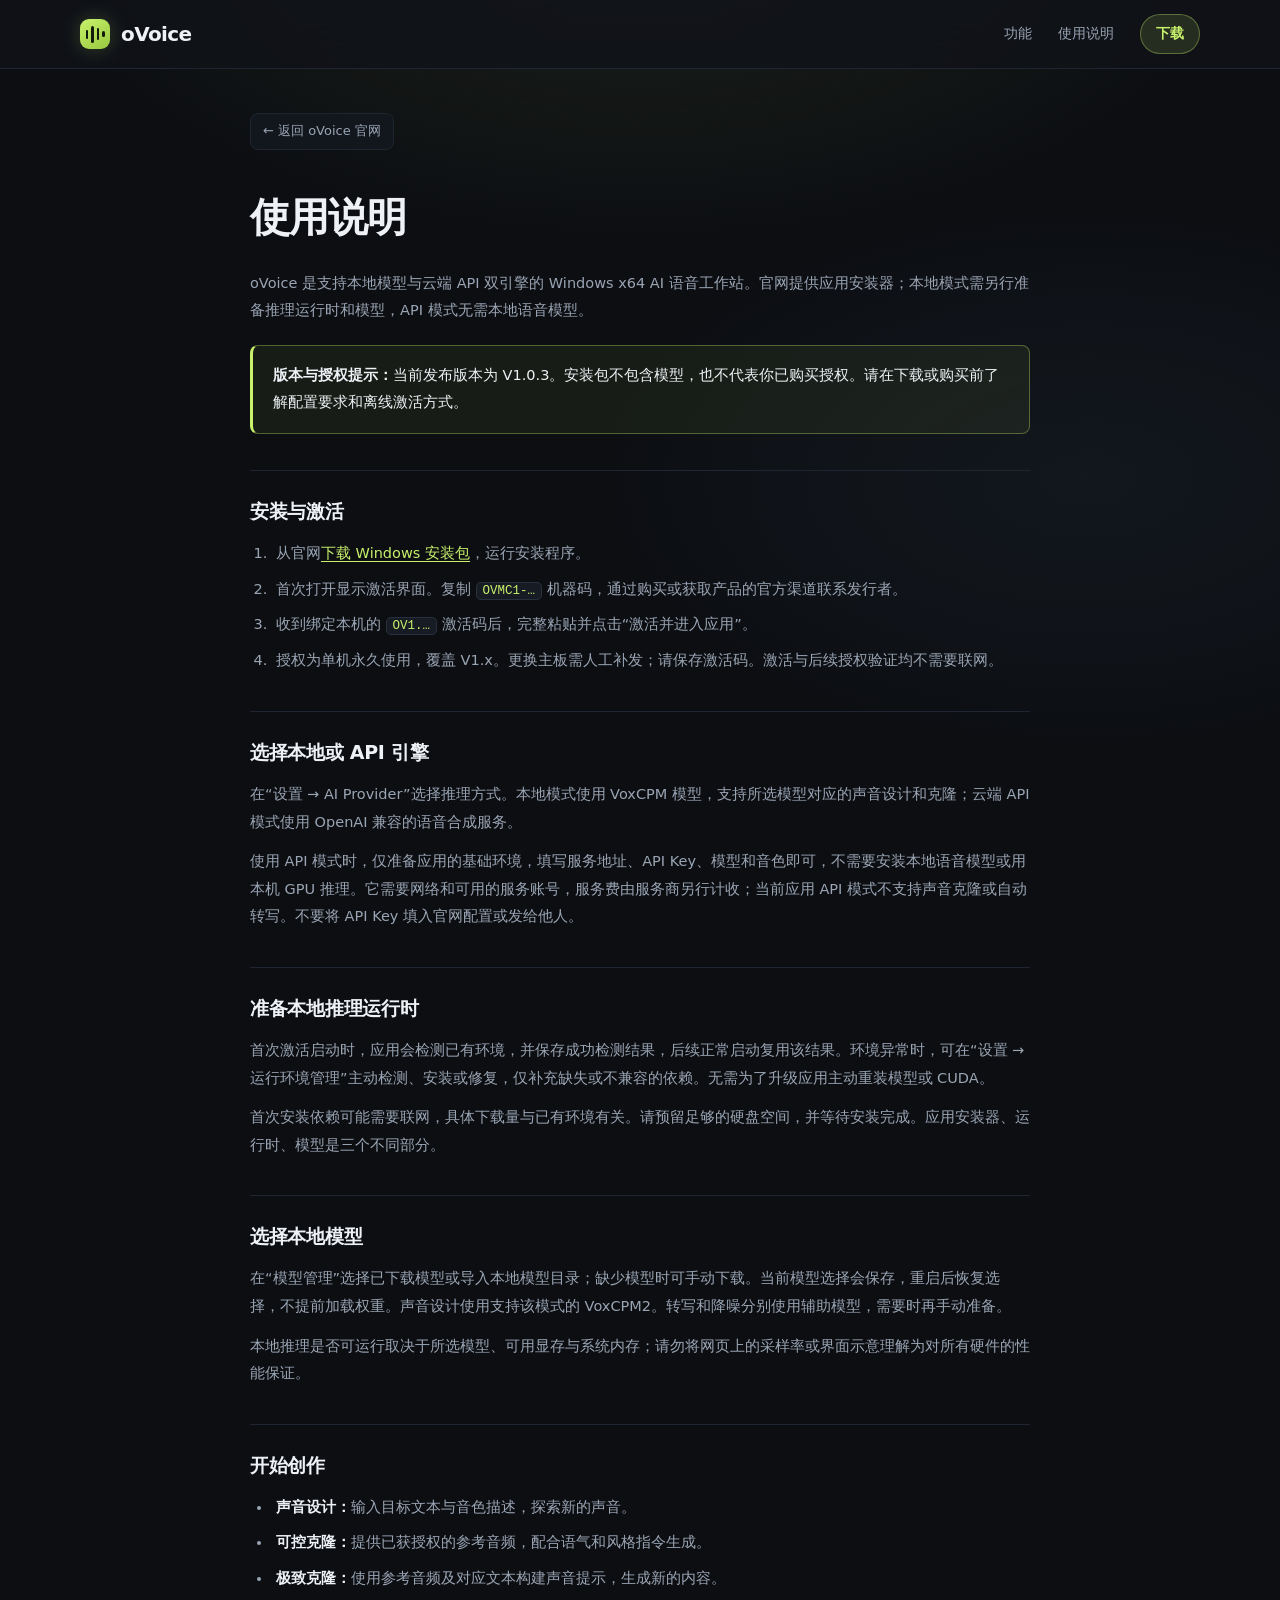
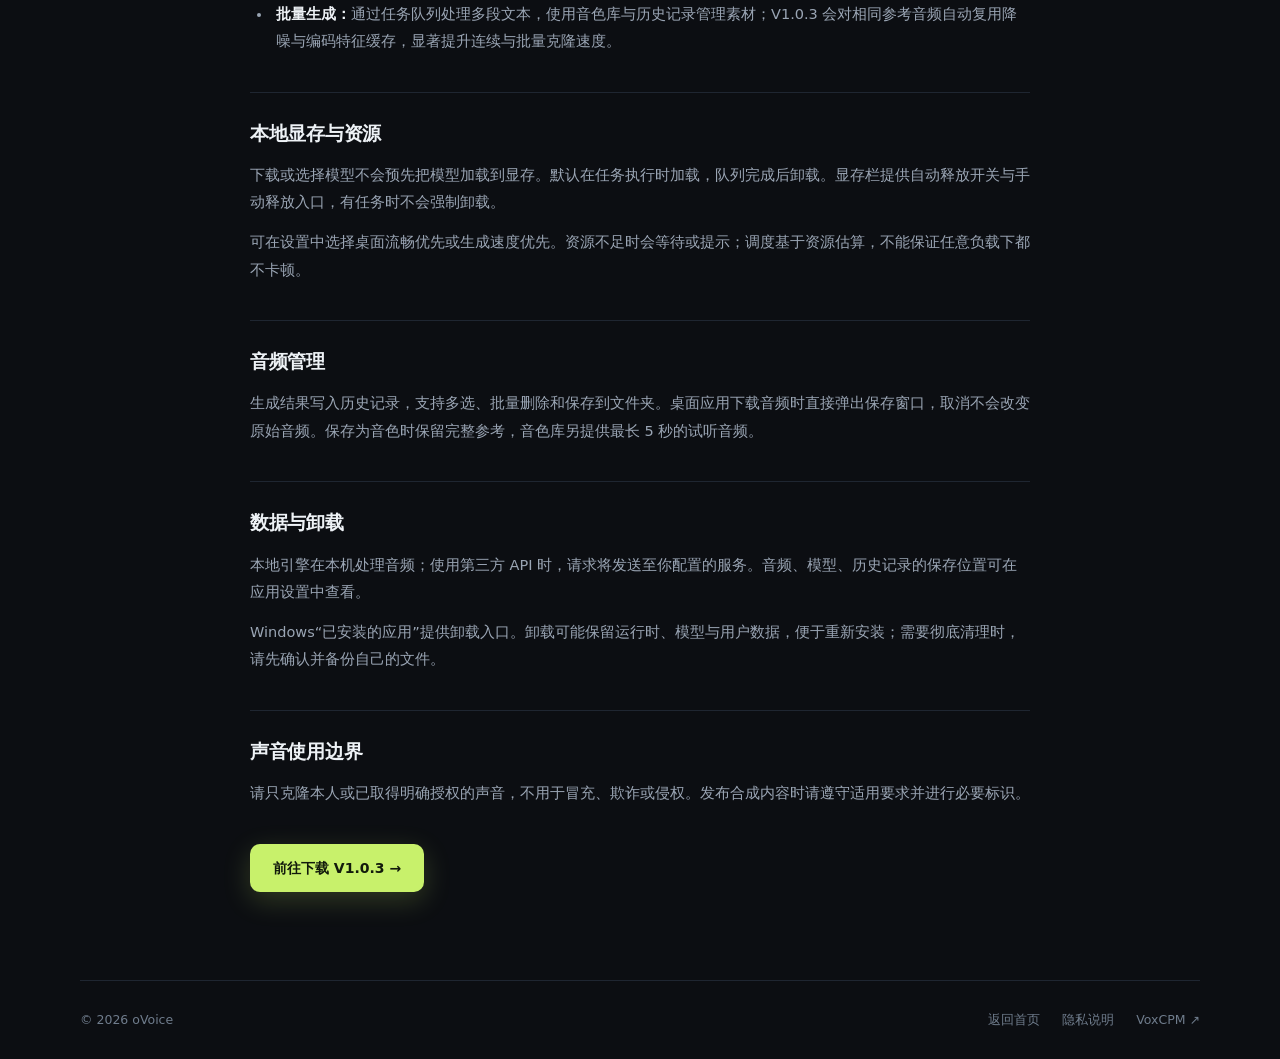
==== guide.html @ f3a4ee31 "Add files via upload" ====
<!doctype html>
<html lang="zh-CN">
<head>
  <meta charset="utf-8">
  <meta name="viewport" content="width=device-width,initial-scale=1">
  <meta name="theme-color" content="#0c0e12">
  <title>使用说明 — oVoice</title>
  <meta name="description" content="oVoice V1.0.3 安装、离线激活、运行时准备与模型使用说明。">
  <link rel="icon" href="assets/icon.png" type="image/png">
  <link rel="stylesheet" href="assets/style.css?v=20261127b">
</head>
<body>
  <header class="header">
    <div class="container nav">
      <a class="brand" href="index.html" aria-label="oVoice 首页">
        <span class="brand-mark" aria-hidden="true"><i></i><i></i><i></i><i></i></span>oVoice
      </a>
      <nav id="navigation" aria-label="主导航">
        <a href="index.html#engines">功能</a>
        <a href="guide.html" aria-current="page">使用说明</a>
        <a class="nav-download" href="index.html#download">下载</a>
      </nav>
    </div>
  </header>

  <main class="document">
    <a class="back-link" href="index.html">← 返回 oVoice 官网</a>
    <h1>使用说明</h1>
    <p>oVoice 是支持本地模型与云端 API 双引擎的 Windows x64 AI 语音工作站。官网提供应用安装器；本地模式需另行准备推理运行时和模型，API 模式无需本地语音模型。</p>
    <div class="doc-note">
      <p><strong>版本与授权提示：</strong>当前发布版本为 V1.0.3。安装包不包含模型，也不代表你已购买授权。请在下载或购买前了解配置要求和离线激活方式。</p>
    </div>

    <h2>安装与激活</h2>
    <ol>
      <li>从官网<a href="index.html#download">下载 Windows 安装包</a>，运行安装程序。</li>
      <li>首次打开显示激活界面。复制 <code>OVMC1-…</code> 机器码，通过购买或获取产品的官方渠道联系发行者。</li>
      <li>收到绑定本机的 <code>OV1.…</code> 激活码后，完整粘贴并点击“激活并进入应用”。</li>
      <li>授权为单机永久使用，覆盖 V1.x。更换主板需人工补发；请保存激活码。激活与后续授权验证均不需要联网。</li>
    </ol>

    <h2>选择本地或 API 引擎</h2>
    <p>在“设置 → AI Provider”选择推理方式。本地模式使用 VoxCPM 模型，支持所选模型对应的声音设计和克隆；云端 API 模式使用 OpenAI 兼容的语音合成服务。</p>
    <p>使用 API 模式时，仅准备应用的基础环境，填写服务地址、API Key、模型和音色即可，不需要安装本地语音模型或用本机 GPU 推理。它需要网络和可用的服务账号，服务费由服务商另行计收；当前应用 API 模式不支持声音克隆或自动转写。不要将 API Key 填入官网配置或发给他人。</p>

    <h2>准备本地推理运行时</h2>
    <p>首次激活启动时，应用会检测已有环境，并保存成功检测结果，后续正常启动复用该结果。环境异常时，可在“设置 → 运行环境管理”主动检测、安装或修复，仅补充缺失或不兼容的依赖。无需为了升级应用主动重装模型或 CUDA。</p>
    <p>首次安装依赖可能需要联网，具体下载量与已有环境有关。请预留足够的硬盘空间，并等待安装完成。应用安装器、运行时、模型是三个不同部分。</p>

    <h2>选择本地模型</h2>
    <p>在“模型管理”选择已下载模型或导入本地模型目录；缺少模型时可手动下载。当前模型选择会保存，重启后恢复选择，不提前加载权重。声音设计使用支持该模式的 VoxCPM2。转写和降噪分别使用辅助模型，需要时再手动准备。</p>
    <p>本地推理是否可运行取决于所选模型、可用显存与系统内存；请勿将网页上的采样率或界面示意理解为对所有硬件的性能保证。</p>

    <h2>开始创作</h2>
    <ul>
      <li><strong>声音设计：</strong>输入目标文本与音色描述，探索新的声音。</li>
      <li><strong>可控克隆：</strong>提供已获授权的参考音频，配合语气和风格指令生成。</li>
      <li><strong>极致克隆：</strong>使用参考音频及对应文本构建声音提示，生成新的内容。</li>
      <li><strong>批量生成：</strong>通过任务队列处理多段文本，使用音色库与历史记录管理素材；V1.0.3 会对相同参考音频自动复用降噪与编码特征缓存，显著提升连续与批量克隆速度。</li>
    </ul>

    <h2>本地显存与资源</h2>
    <p>下载或选择模型不会预先把模型加载到显存。默认在任务执行时加载，队列完成后卸载。显存栏提供自动释放开关与手动释放入口，有任务时不会强制卸载。</p>
    <p>可在设置中选择桌面流畅优先或生成速度优先。资源不足时会等待或提示；调度基于资源估算，不能保证任意负载下都不卡顿。</p>

    <h2>音频管理</h2>
    <p>生成结果写入历史记录，支持多选、批量删除和保存到文件夹。桌面应用下载音频时直接弹出保存窗口，取消不会改变原始音频。保存为音色时保留完整参考，音色库另提供最长 5 秒的试听音频。</p>

    <h2>数据与卸载</h2>
    <p>本地引擎在本机处理音频；使用第三方 API 时，请求将发送至你配置的服务。音频、模型、历史记录的保存位置可在应用设置中查看。</p>
    <p>Windows“已安装的应用”提供卸载入口。卸载可能保留运行时、模型与用户数据，便于重新安装；需要彻底清理时，请先确认并备份自己的文件。</p>

    <h2>声音使用边界</h2>
    <p>请只克隆本人或已取得明确授权的声音，不用于冒充、欺诈或侵权。发布合成内容时请遵守适用要求并进行必要标识。</p>

    <a class="button primary" href="index.html#download">前往下载 V1.0.3 →</a>
  </main>

  <footer class="footer container">
    <span>© 2026 oVoice</span>
    <nav aria-label="页脚导航">
      <a href="index.html">返回首页</a>
      <a href="privacy.html">隐私说明</a>
      <a href="https://github.com/OpenBMB/VoxCPM" target="_blank" rel="noopener">VoxCPM <span aria-hidden="true">↗</span></a>
    </nav>
  </footer>
</body>
</html>
---- assets/style.css ----
@charset "UTF-8";

:root {
  color-scheme: dark;
  --bg: #0c0e12;
  --bg-elevated: #12161d;
  --panel: #171c24;
  --panel-2: #1d232d;
  --panel-glass: rgba(16, 19, 25, 0.82);
  --line: #27303c;
  --line-soft: #1f2631;
  --line-bright: rgba(255, 255, 255, 0.08);
  --ink: #eef2f6;
  --ink-muted: #9aa5b4;
  --ink-dim: #6f7c8c;
  --accent: #c8f16b;
  --accent-hover: #d8f88c;
  --accent-deep: #9ec844;
  --accent-ink: #121a0b;
  --accent-soft: rgba(200, 241, 107, 0.12);
  --accent-border: rgba(200, 241, 107, 0.34);
  --blue: #7eb6ec;
  --blue-soft: rgba(126, 182, 236, 0.12);
  --blue-border: rgba(126, 182, 236, 0.32);
  --radius-sm: 8px;
  --radius-md: 14px;
  --radius-lg: 20px;
  --shadow-lg: 0 28px 80px rgba(0, 0, 0, 0.55), 0 0 0 1px rgba(255, 255, 255, 0.04) inset;
  --font: "Inter", "SF Pro Text", "PingFang SC", "Microsoft YaHei", "Segoe UI", system-ui, sans-serif;
  --mono: "Cascadia Code", "JetBrains Mono", "SF Mono", Consolas, monospace;
}

* {
  box-sizing: border-box;
}

html {
  scroll-behavior: smooth;
  scroll-padding-top: 88px;
  background: var(--bg);
}

body {
  margin: 0;
  min-height: 100vh;
  background:
    radial-gradient(1000px 520px at 50% -80px, rgba(200, 241, 107, 0.09), transparent 62%),
    radial-gradient(760px 420px at 85% 18%, rgba(126, 182, 236, 0.06), transparent 65%),
    var(--bg);
  color: var(--ink);
  font: 15px/1.75 var(--font);
  -webkit-font-smoothing: antialiased;
  overflow-x: hidden;
}

a {
  color: inherit;
  text-decoration: none;
  transition: color 0.16s ease, border-color 0.16s ease, background-color 0.16s ease, transform 0.16s ease;
}

button {
  font: inherit;
  color: inherit;
  cursor: pointer;
}

a, button {
  -webkit-tap-highlight-color: transparent;
}

:is(a, button, [tabindex]):focus-visible {
  outline: 2px solid var(--accent);
  outline-offset: 3px;
}

::selection {
  background: rgba(200, 241, 107, 0.28);
  color: #fff;
}

[hidden] {
  display: none !important;
}

h1, h2, h3, h4, p, ul, ol, figure {
  margin: 0;
}

h1, h2, h3 {
  font-weight: 650;
  color: var(--ink);
}

.container {
  width: min(1120px, calc(100% - 64px));
  margin-inline: auto;
}

.skip-link {
  position: fixed;
  top: -100px;
  left: 16px;
  z-index: 60;
  padding: 8px 16px;
  border-radius: var(--radius-sm);
  background: var(--accent);
  color: var(--accent-ink);
  font-weight: 600;
}
.skip-link:focus {
  top: 12px;
}

/* ==================== Header ==================== */
.header {
  position: sticky;
  top: 0;
  z-index: 30;
  background: var(--panel-glass);
  backdrop-filter: blur(16px);
  -webkit-backdrop-filter: blur(16px);
  border-bottom: 1px solid var(--line-soft);
}

.nav {
  height: 68px;
  display: flex;
  align-items: center;
  justify-content: space-between;
  gap: 20px;
}

.brand {
  display: inline-flex;
  align-items: center;
  gap: 11px;
  font-size: 20px;
  font-weight: 700;
  letter-spacing: -0.6px;
  color: var(--ink);
  flex-shrink: 0;
}

.brand-mark {
  width: 30px;
  height: 30px;
  display: inline-flex;
  align-items: center;
  justify-content: center;
  gap: 3px;
  border-radius: 9px;
  background: linear-gradient(145deg, var(--accent) 0%, #98c73f 100%);
  box-shadow: 0 0 20px rgba(200, 241, 107, 0.22);
}

.brand-mark i {
  display: block;
  width: 2.5px;
  height: 9px;
  border-radius: 99px;
  background: var(--accent-ink);
  transform-origin: center;
  animation: eq-breathe 2.4s ease-in-out infinite;
}
.brand-mark i:nth-child(1) { animation-delay: 0s; }
.brand-mark i:nth-child(2) { height: 17px; animation-delay: -0.6s; }
.brand-mark i:nth-child(3) { height: 12px; animation-delay: -1.2s; }
.brand-mark i:nth-child(4) { height: 6px; animation-delay: -1.8s; }
.brand:hover .brand-mark i { animation-duration: 0.9s; }

.nav nav {
  display: flex;
  align-items: center;
  gap: 26px;
  font-size: 13.5px;
  color: var(--ink-muted);
}

.nav nav a:hover {
  color: var(--ink);
}

.nav-download {
  padding: 7px 15px;
  border-radius: 999px;
  background: var(--accent-soft);
  border: 1px solid var(--accent-border);
  color: var(--accent);
  font-weight: 600;
}

.nav-download:hover {
  background: var(--accent);
  color: var(--accent-ink) !important;
  border-color: var(--accent);
}

/* ==================== Buttons ==================== */
.button {
  display: inline-flex;
  align-items: center;
  justify-content: center;
  gap: 10px;
  min-height: 46px;
  padding: 11px 22px;
  border-radius: 10px;
  font-size: 14px;
  font-weight: 600;
  border: 1px solid transparent;
  white-space: nowrap;
}

.button svg {
  width: 17px;
  height: 17px;
  fill: none;
  stroke: currentColor;
  stroke-width: 1.8;
  stroke-linecap: round;
  stroke-linejoin: round;
  flex-shrink: 0;
}

.button.primary {
  position: relative;
  overflow: hidden;
  background: var(--accent);
  color: var(--accent-ink);
  box-shadow: 0 8px 28px rgba(200, 241, 107, 0.2);
}

.button.primary::after {
  content: "";
  position: absolute;
  inset: 0;
  background: linear-gradient(110deg, transparent 25%, rgba(255, 255, 255, 0.42) 50%, transparent 75%);
  transform: translateX(-125%);
  transition: transform 0.55s cubic-bezier(0.22, 1, 0.36, 1);
  pointer-events: none;
}

.button.primary:hover::after {
  transform: translateX(125%);
}

.button.primary:hover {
  background: var(--accent-hover);
  color: var(--accent-ink);
  transform: translateY(-1px);
  box-shadow: 0 12px 34px rgba(200, 241, 107, 0.28);
}

.button.primary:hover svg {
  transform: translateY(2px);
}

.button svg {
  transition: transform 0.18s ease;
}

.button.ghost {
  background: var(--panel);
  border-color: var(--line);
  color: var(--ink);
}

.button.ghost:hover {
  border-color: #3d4a5c;
  background: var(--panel-2);
  color: var(--ink);
}

/* ==================== Hero ==================== */
.hero {
  padding-top: 68px;
  padding-bottom: 64px;
}

.hero-copy {
  text-align: center;
  max-width: 740px;
  margin: 0 auto 48px;
}

.hero-badge {
  display: inline-flex;
  align-items: center;
  gap: 8px;
  padding: 5px 14px;
  margin-bottom: 22px;
  border-radius: 999px;
  background: rgba(23, 28, 36, 0.85);
  border: 1px solid var(--line);
  font-size: 12px;
  color: var(--ink-muted);
  font-family: var(--mono);
}

.hero-badge-dot {
  width: 7px;
  height: 7px;
  border-radius: 50%;
  background: var(--accent);
  box-shadow: 0 0 10px var(--accent);
  animation: led-pulse 2.2s ease-in-out infinite;
}

.hero-copy h1 {
  font-size: clamp(38px, 5.4vw, 62px);
  line-height: 1.12;
  letter-spacing: -2px;
  background: linear-gradient(180deg, #ffffff 35%, #b6c2d0 100%);
  -webkit-background-clip: text;
  background-clip: text;
  color: transparent;
}

.hero-description {
  margin-top: 18px;
  font-size: clamp(15px, 1.8vw, 18px);
  color: var(--ink-muted);
  line-height: 1.7;
}

.hero-actions {
  margin-top: 28px;
  display: flex;
  align-items: center;
  justify-content: center;
  flex-wrap: wrap;
  gap: 12px;
}

.hero-subnote {
  margin-top: 16px;
  font-size: 12.5px;
  color: var(--ink-dim);
}

/* ==================== Interactive Studio Window ==================== */
.studio-window {
  border-radius: var(--radius-lg);
  overflow: hidden;
  background: linear-gradient(180deg, #161b23 0%, #11151b 100%);
  border: 1px solid var(--line);
  box-shadow: var(--shadow-lg);
}

.studio-title {
  min-height: 44px;
  padding: 8px 18px;
  display: flex;
  align-items: center;
  justify-content: space-between;
  gap: 12px;
  background: #10141a;
  border-bottom: 1px solid var(--line-soft);
  font-size: 12px;
  color: var(--ink-muted);
}

.studio-chrome {
  display: inline-flex;
  align-items: center;
  gap: 10px;
  min-width: 0;
}

.studio-dots {
  display: inline-flex;
  gap: 6px;
  flex-shrink: 0;
}

.studio-dots i {
  width: 9px;
  height: 9px;
  border-radius: 50%;
  background: #2a3340;
  display: block;
}

.studio-dots i:first-child { background: #3b4656; }

.studio-status-group {
  display: inline-flex;
  align-items: center;
  gap: 10px;
  flex-shrink: 0;
}

.mini-vu {
  display: inline-flex;
  align-items: flex-end;
  gap: 2.5px;
  height: 14px;
}

.mini-vu i {
  display: block;
  width: 2.5px;
  height: 100%;
  border-radius: 99px;
  background: linear-gradient(180deg, var(--accent) 0%, #5da96a 100%);
  transform-origin: bottom;
  animation: vu-meter 1.35s ease-in-out infinite;
}

.mini-vu i:nth-child(1) { animation-delay: -0.1s; animation-duration: 1.15s; }
.mini-vu i:nth-child(2) { animation-delay: -0.45s; animation-duration: 1.4s; }
.mini-vu i:nth-child(3) { animation-delay: -0.8s; animation-duration: 1.05s; }
.mini-vu i:nth-child(4) { animation-delay: -0.3s; animation-duration: 1.5s; }
.mini-vu i:nth-child(5) { animation-delay: -0.95s; animation-duration: 1.25s; }

.studio-window.is-paused .mini-vu i {
  animation-play-state: paused;
  opacity: 0.45;
}

.studio-status-chip {
  display: inline-flex;
  align-items: center;
  gap: 6px;
  padding: 2px 10px;
  border-radius: 999px;
  background: var(--accent-soft);
  color: var(--accent);
  font-family: var(--mono);
  font-size: 11px;
  white-space: nowrap;
  flex-shrink: 0;
}

.studio-body {
  display: flex;
  min-height: 360px;
}

.mock-sidebar {
  flex: 0 0 176px;
  padding: 20px 12px 16px;
  display: flex;
  flex-direction: column;
  gap: 4px;
  background: #0e1117;
  border-right: 1px solid var(--line-soft);
  font-size: 13px;
  color: var(--ink-dim);
}

.mock-sidebar > span {
  display: flex;
  align-items: center;
  gap: 9px;
  padding: 8px 12px;
  border-radius: 8px;
}

.mock-sidebar > span::before {
  content: "";
  width: 6px;
  height: 6px;
  border-radius: 50%;
  background: #2c3543;
  flex-shrink: 0;
}

.mock-sidebar .sidebar-selected {
  background: rgba(200, 241, 107, 0.1);
  color: var(--accent);
  font-weight: 600;
}

.mock-sidebar .sidebar-selected::before {
  background: var(--accent);
  box-shadow: 0 0 8px var(--accent);
}

.sidebar-bottom {
  margin-top: auto;
}

.studio-main {
  flex: 1;
  min-width: 0;
  padding: 24px 28px 26px;
  display: flex;
  flex-direction: column;
}

.mock-heading {
  display: flex;
  align-items: center;
  justify-content: space-between;
  gap: 12px;
  margin-bottom: 18px;
}

.mock-heading h2 {
  font-size: 17px;
  letter-spacing: -0.3px;
}

.mock-model-pill {
  padding: 4px 10px;
  border-radius: 6px;
  background: var(--panel-2);
  border: 1px solid var(--line);
  font-family: var(--mono);
  font-size: 11.5px;
  color: var(--ink-muted);
}

.mode-tabs {
  display: inline-flex;
  align-self: flex-start;
  gap: 4px;
  padding: 4px;
  margin-bottom: 22px;
  border-radius: 10px;
  background: #0d1015;
  border: 1px solid var(--line-soft);
}

.mode-tabs button {
  border: 1px solid transparent;
  background: transparent;
  padding: 7px 16px;
  border-radius: 7px;
  font-size: 13px;
  font-weight: 500;
  color: var(--ink-muted);
  transition: all 0.16s ease;
}

.mode-tabs button:hover {
  color: var(--ink);
}

.mode-tabs button[aria-selected="true"] {
  background: var(--panel-2);
  border-color: var(--accent-border);
  color: var(--accent);
  box-shadow: 0 2px 10px rgba(0, 0, 0, 0.35);
}

.preview-content {
  display: grid;
  grid-template-columns: 1.12fr 1fr;
  gap: 24px;
  flex: 1;
}

.mock-editor,
.wave-card {
  padding: 18px 20px;
  border-radius: var(--radius-md);
  background: #10141b;
  border: 1px solid var(--line-soft);
  display: flex;
  flex-direction: column;
}

.panel-kicker {
  display: flex;
  align-items: center;
  justify-content: space-between;
  gap: 8px;
  margin-bottom: 12px;
}

.preview-content h3 {
  font-size: 12px;
  font-weight: 600;
  color: var(--ink-muted);
  letter-spacing: 0.2px;
}

.mode-tag {
  font-family: var(--mono);
  font-size: 11px;
  color: var(--accent);
  background: var(--accent-soft);
  padding: 2px 8px;
  border-radius: 999px;
}

.mock-editor p {
  min-height: 92px;
  font-size: 14px;
  line-height: 1.9;
  color: var(--ink);
  white-space: pre-line;
}

.editor-meta {
  margin-top: auto;
  padding-top: 12px;
  border-top: 1px solid var(--line-soft);
  display: flex;
  flex-wrap: wrap;
  gap: 8px 16px;
  font-family: var(--mono);
  font-size: 11px;
  color: var(--ink-dim);
}

.wave-controls {
  display: inline-flex;
  align-items: center;
  gap: 8px;
}

.wave-toggle {
  display: inline-flex;
  align-items: center;
  gap: 6px;
  padding: 2px 9px;
  border-radius: 999px;
  border: 1px solid var(--line);
  background: var(--panel);
  color: var(--ink-muted);
  font-size: 11px;
  transition: border-color 0.16s ease, color 0.16s ease, background-color 0.16s ease;
}

.wave-toggle:hover {
  border-color: var(--accent-border);
  color: var(--ink);
}

.wave-toggle[aria-pressed="true"] {
  border-color: var(--accent-border);
  color: var(--accent);
  background: rgba(200, 241, 107, 0.08);
}

.wave-toggle-dot {
  width: 6px;
  height: 6px;
  border-radius: 50%;
  background: currentColor;
}

.wave-toggle[aria-pressed="true"] .wave-toggle-dot {
  animation: led-pulse 1.6s ease-in-out infinite;
}

.wave-stage {
  position: relative;
  margin: auto 0;
  padding: 12px 0;
  overflow: hidden;
  cursor: crosshair;
}

.wave-svg {
  display: block;
  width: 100%;
  height: 92px;
}

.wave-playhead {
  position: absolute;
  top: 10px;
  bottom: 10px;
  left: 0;
  width: 2px;
  border-radius: 99px;
  background: linear-gradient(180deg, transparent 0%, var(--accent) 20%, #ffffff 50%, var(--accent) 80%, transparent 100%);
  box-shadow: 0 0 14px rgba(200, 241, 107, 0.75);
  pointer-events: none;
  opacity: 0;
  will-change: transform, opacity;
}

.wave-stage.is-live .wave-playhead {
  opacity: 0.95;
}

.mode-switching #editor-text,
.mode-switching #editor-label {
  animation: text-swap 0.28s cubic-bezier(0.22, 1, 0.36, 1);
}

.wave-ruler {
  display: flex;
  justify-content: space-between;
  align-items: center;
  margin-top: 10px;
  padding-top: 10px;
  border-top: 1px solid var(--line-soft);
  font-family: var(--mono);
  font-size: 11px;
  color: var(--ink-dim);
  font-variant-numeric: tabular-nums;
}

/* ==================== Shared Section Chrome ==================== */
.section {
  padding-block: 56px;
  border-top: 1px solid var(--line-soft);
}

.section-header {
  display: flex;
  align-items: flex-end;
  justify-content: space-between;
  gap: 24px;
  margin-bottom: 32px;
}

.section-eyebrow {
  font-family: var(--mono);
  font-size: 11.5px;
  letter-spacing: 1px;
  text-transform: uppercase;
  color: var(--accent);
  margin-bottom: 8px;
}

.section-header h2,
.download-top h2 {
  font-size: clamp(24px, 3vw, 32px);
  letter-spacing: -0.8px;
  line-height: 1.25;
}

.section-lead {
  max-width: 440px;
  font-size: 14px;
  color: var(--ink-muted);
}

/* ==================== Engines Grid ==================== */
.engine-grid {
  display: grid;
  grid-template-columns: repeat(2, minmax(0, 1fr));
  gap: 20px;
}

.engine-card {
  position: relative;
  padding: 28px;
  border-radius: var(--radius-md);
  background: linear-gradient(180deg, var(--panel) 0%, #13171f 100%);
  border: 1px solid var(--line);
  display: flex;
  flex-direction: column;
}

.engine-card::before {
  content: "";
  position: absolute;
  inset: 0 24px auto;
  height: 2px;
  border-radius: 0 0 4px 4px;
}

.local-engine::before {
  background: linear-gradient(90deg, var(--accent), rgba(200, 241, 107, 0.15));
}

.api-engine::before {
  background: linear-gradient(90deg, var(--blue), rgba(126, 182, 236, 0.15));
}

.engine-top {
  display: flex;
  align-items: center;
  justify-content: space-between;
  gap: 12px;
  margin-bottom: 14px;
}

.engine-card h3 {
  font-size: 20px;
  letter-spacing: -0.4px;
}

.engine-pill {
  padding: 3px 10px;
  border-radius: 999px;
  font-size: 11.5px;
  font-weight: 600;
}

.local-engine .engine-pill {
  background: var(--accent-soft);
  color: var(--accent);
  border: 1px solid var(--accent-border);
}

.api-engine .engine-pill {
  background: var(--blue-soft);
  color: var(--blue);
  border: 1px solid var(--blue-border);
}

.engine-card > p {
  font-size: 14.5px;
  color: var(--ink-muted);
}

.engine-points {
  list-style: none;
  padding: 0;
  margin: 20px 0;
  display: grid;
  gap: 9px;
  font-size: 13.5px;
  color: var(--ink);
}

.engine-points li {
  display: flex;
  align-items: baseline;
  gap: 10px;
}

.engine-points li::before {
  content: "";
  width: 6px;
  height: 6px;
  border-radius: 50%;
  flex-shrink: 0;
  transform: translateY(-1px);
}

.local-engine .engine-points li::before {
  background: var(--accent);
}

.api-engine .engine-points li::before {
  background: var(--blue);
}

.engine-card .engine-detail {
  margin-top: auto;
  padding-top: 16px;
  border-top: 1px solid var(--line-soft);
  font-size: 12.5px;
  color: var(--ink-dim);
}

/* ==================== Bento Architecture & V1.0.3 Highlights ==================== */
.bento-grid {
  display: grid;
  grid-template-columns: repeat(2, minmax(0, 1fr));
  gap: 18px;
}

.bento-card {
  padding: 24px 26px;
  border-radius: var(--radius-md);
  background: var(--bg-elevated);
  border: 1px solid var(--line-soft);
  transition: border-color 0.18s ease, background-color 0.18s ease;
}

.bento-card:hover {
  border-color: var(--line);
  background: var(--panel);
}

.bento-index {
  display: inline-block;
  font-family: var(--mono);
  font-size: 11px;
  color: var(--accent);
  background: var(--accent-soft);
  padding: 2px 8px;
  border-radius: 6px;
  margin-bottom: 14px;
}

.bento-card h3 {
  font-size: 16.5px;
  margin-bottom: 8px;
  letter-spacing: -0.2px;
}

.bento-card p {
  font-size: 13.5px;
  color: var(--ink-muted);
  line-height: 1.75;
}

/* ==================== 4-Step Flow ==================== */
.steps-grid {
  display: grid;
  grid-template-columns: repeat(4, minmax(0, 1fr));
  gap: 16px;
}

.step-card {
  padding: 20px;
  border-radius: var(--radius-md);
  background: var(--bg-elevated);
  border: 1px solid var(--line-soft);
}

.step-num {
  font-family: var(--mono);
  font-size: 12px;
  font-weight: 700;
  color: var(--accent);
  margin-bottom: 10px;
}

.step-card h3 {
  font-size: 15px;
  margin-bottom: 6px;
}

.step-card p {
  font-size: 13px;
  color: var(--ink-muted);
  line-height: 1.65;
}

/* ==================== Download Console ==================== */
.download-section {
  padding-block: 56px 72px;
  border-top: 1px solid var(--line-soft);
}

.download-shell {
  padding: 36px;
  border-radius: var(--radius-lg);
  background:
    radial-gradient(520px 260px at 100% 0%, rgba(200, 241, 107, 0.1), transparent 65%),
    linear-gradient(180deg, var(--panel) 0%, #12161d 100%);
  border: 1px solid var(--accent-border);
  box-shadow: var(--shadow-lg);
}

.download-top {
  display: flex;
  align-items: center;
  justify-content: space-between;
  gap: 24px;
}

.download-meta {
  margin-top: 8px;
  font-family: var(--mono);
  font-size: 12.5px;
  color: var(--ink-muted);
}

.download-meta span {
  margin-inline: 8px;
  color: var(--ink-dim);
}

.checksum-bar {
  margin-top: 22px;
  padding: 12px 16px;
  border-radius: var(--radius-sm);
  background: #0d1016;
  border: 1px solid var(--line-soft);
  display: flex;
  align-items: center;
  justify-content: space-between;
  gap: 12px;
  flex-wrap: wrap;
}

.checksum-code {
  font-family: var(--mono);
  font-size: 11.5px;
  color: var(--ink-muted);
  word-break: break-all;
}

.checksum-code strong {
  color: var(--ink-dim);
  font-weight: 600;
  margin-right: 8px;
}

.copy-hash-btn {
  padding: 5px 12px;
  border-radius: 6px;
  border: 1px solid var(--line);
  background: var(--panel);
  color: var(--ink-muted);
  font-size: 12px;
  flex-shrink: 0;
}

.copy-hash-btn:hover {
  border-color: var(--accent-border);
  color: var(--accent);
}

.download-details {
  margin-top: 22px;
  padding-top: 20px;
  border-top: 1px solid var(--line-soft);
  font-size: 13px;
  color: var(--ink-muted);
}

.download-links {
  display: flex;
  flex-wrap: wrap;
  gap: 12px 24px;
  margin-top: 14px;
}

.download-links a {
  color: var(--accent);
  font-weight: 500;
}

.download-links a:hover {
  text-decoration: underline;
  text-underline-offset: 4px;
}

#contact-help {
  margin-top: 14px;
  font-family: var(--mono);
  font-size: 12.5px;
  color: var(--ink-dim);
  overflow-wrap: anywhere;
}

.download-feedback:not(:empty) {
  margin-top: 12px;
  color: var(--accent);
  font-weight: 500;
}

/* ==================== Footer ==================== */
.footer {
  padding-block: 28px;
  border-top: 1px solid var(--line-soft);
  display: flex;
  justify-content: space-between;
  align-items: center;
  gap: 20px;
  color: var(--ink-dim);
  font-size: 12.5px;
}

.footer nav {
  display: flex;
  flex-wrap: wrap;
  gap: 22px;
}

.footer nav a:hover {
  color: var(--ink);
}

/* ==================== Documentation Pages (guide / privacy) ==================== */
.document {
  width: min(780px, calc(100% - 48px));
  margin: 0 auto;
  padding: 44px 0 88px;
}

.back-link {
  display: inline-flex;
  align-items: center;
  gap: 6px;
  color: var(--ink-muted);
  font-size: 13px;
  margin-bottom: 32px;
  padding: 6px 12px;
  border-radius: 8px;
  background: var(--bg-elevated);
  border: 1px solid var(--line-soft);
}

.back-link:hover {
  border-color: var(--accent-border);
  color: var(--accent);
}

.document h1 {
  font-size: clamp(30px, 4vw, 40px);
  letter-spacing: -1px;
  margin-bottom: 18px;
}

.document h2 {
  font-size: 19px;
  margin: 36px 0 12px;
  padding-top: 24px;
  border-top: 1px solid var(--line-soft);
  letter-spacing: -0.3px;
}

.document p,
.document li {
  font-size: 14.5px;
  color: var(--ink-muted);
  line-height: 1.9;
}

.document p + p {
  margin-top: 12px;
}

.document ul,
.document ol {
  padding-left: 22px;
  margin-top: 10px;
}

.document li {
  padding-left: 4px;
  margin-block: 8px;
}

.document li strong {
  color: var(--ink);
}

.document p a,
.document li a {
  color: var(--accent);
  text-decoration: underline;
  text-underline-offset: 3px;
}

.document code {
  font-family: var(--mono);
  font-size: 12.5px;
  background: var(--panel);
  border: 1px solid var(--line);
  color: var(--accent);
  padding: 1px 6px;
  border-radius: 5px;
  overflow-wrap: anywhere;
}

.doc-note {
  margin-top: 20px;
  padding: 16px 20px;
  border-radius: var(--radius-sm);
  border: 1px solid var(--accent-border);
  border-left: 3px solid var(--accent);
  background: rgba(200, 241, 107, 0.06);
}

.doc-note p {
  color: var(--ink);
}

.document > .button {
  margin-top: 36px;
}

/* ==================== Responsive ==================== */
@media (max-width: 960px) {
  .steps-grid {
    grid-template-columns: repeat(2, minmax(0, 1fr));
  }
  .section-header {
    flex-direction: column;
    align-items: flex-start;
    gap: 10px;
  }
}

@media (max-width: 760px) {
  .container {
    width: calc(100% - 36px);
  }
  .nav {
    height: 62px;
    gap: 12px;
  }
  .brand {
    font-size: 18px;
    gap: 8px;
  }
  .brand-mark {
    width: 26px;
    height: 26px;
  }
  .nav nav {
    gap: 14px;
    font-size: 12.5px;
  }
  .nav-download {
    padding: 5px 12px;
  }
  .hero {
    padding-top: 44px;
    padding-bottom: 40px;
  }
  .hero-copy {
    margin-bottom: 32px;
  }
  .hero-copy h1 {
    letter-spacing: -1px;
  }
  .hero-actions {
    flex-direction: column;
    align-items: stretch;
  }
  .hero-actions .button {
    width: 100%;
  }
  .mock-sidebar {
    display: none;
  }
  .studio-title {
    padding-inline: 14px;
  }
  .studio-main {
    padding: 18px;
  }
  .mode-tabs {
    display: flex;
    width: 100%;
    margin-bottom: 16px;
  }
  .mode-tabs button {
    flex: 1;
    padding: 7px 6px;
    font-size: 12px;
  }
  .preview-content {
    grid-template-columns: 1fr;
    gap: 14px;
  }
  .mock-editor p {
    min-height: 64px;
    font-size: 13px;
  }
  .wave-svg {
    height: 70px;
  }
  .section {
    padding-block: 38px;
  }
  .engine-grid,
  .bento-grid,
  .steps-grid {
    grid-template-columns: 1fr;
    gap: 14px;
  }
  .engine-card,
  .bento-card {
    padding: 20px;
  }
  .download-section {
    padding-block: 38px 52px;
  }
  .download-shell {
    padding: 22px 18px;
  }
  .download-top {
    flex-direction: column;
    align-items: stretch;
    gap: 18px;
  }
  .download-top .button {
    width: 100%;
  }
  .footer {
    flex-direction: column;
    align-items: flex-start;
    gap: 12px;
  }
}

.engine-card,
.bento-card,
.step-card,
.download-shell {
  --mx: 50%;
  --my: 0%;
}

.engine-card::after,
.bento-card::after,
.step-card::after {
  content: "";
  position: absolute;
  inset: 0;
  border-radius: inherit;
  background: radial-gradient(360px circle at var(--mx) var(--my), rgba(200, 241, 107, 0.08), transparent 65%);
  opacity: 0;
  transition: opacity 0.25s ease;
  pointer-events: none;
}

.api-engine::after {
  background: radial-gradient(360px circle at var(--mx) var(--my), rgba(126, 182, 236, 0.09), transparent 65%);
}

.bento-card,
.step-card {
  position: relative;
  overflow: hidden;
}

.engine-card:hover::after,
.bento-card:hover::after,
.step-card:hover::after {
  opacity: 1;
}

/* 渐进增强滚动入场：仅在启用 JS 且非减弱动效时生效，保证静态访问与无障碍完整可见。 */
html.js-motion [data-reveal] {
  opacity: 0;
  transform: translateY(18px);
  transition: opacity 0.6s cubic-bezier(0.22, 1, 0.36, 1), transform 0.6s cubic-bezier(0.22, 1, 0.36, 1);
}

html.js-motion [data-reveal="in"] {
  opacity: 1;
  transform: translateY(0);
}

@keyframes eq-breathe {
  0%, 100% { transform: scaleY(0.55); }
  50% { transform: scaleY(1.08); }
}

@keyframes vu-meter {
  0%, 100% { transform: scaleY(0.28); }
  35% { transform: scaleY(0.96); }
  65% { transform: scaleY(0.52); }
  85% { transform: scaleY(0.84); }
}

@keyframes led-pulse {
  0%, 100% { opacity: 1; transform: scale(1); }
  50% { opacity: 0.45; transform: scale(0.86); }
}

@keyframes text-swap {
  from { opacity: 0.25; transform: translateY(4px); }
  to { opacity: 1; transform: translateY(0); }
}

@media (max-width: 520px) {
  .studio-status-group {
    display: none;
  }
}

@media (max-width: 360px) {
  .container {
    width: calc(100% - 24px);
  }
  .nav nav {
    gap: 10px;
    font-size: 12px;
  }
  .nav-download {
    padding: 4px 10px;
  }
  .studio-title {
    font-size: 11px;
  }
}

@media (prefers-reduced-motion: reduce) {
  html {
    scroll-behavior: auto;
  }
  *, *::before, *::after {
    transition: none !important;
    animation: none !important;
  }
  html.js-motion [data-reveal] {
    opacity: 1 !important;
    transform: none !important;
  }
}
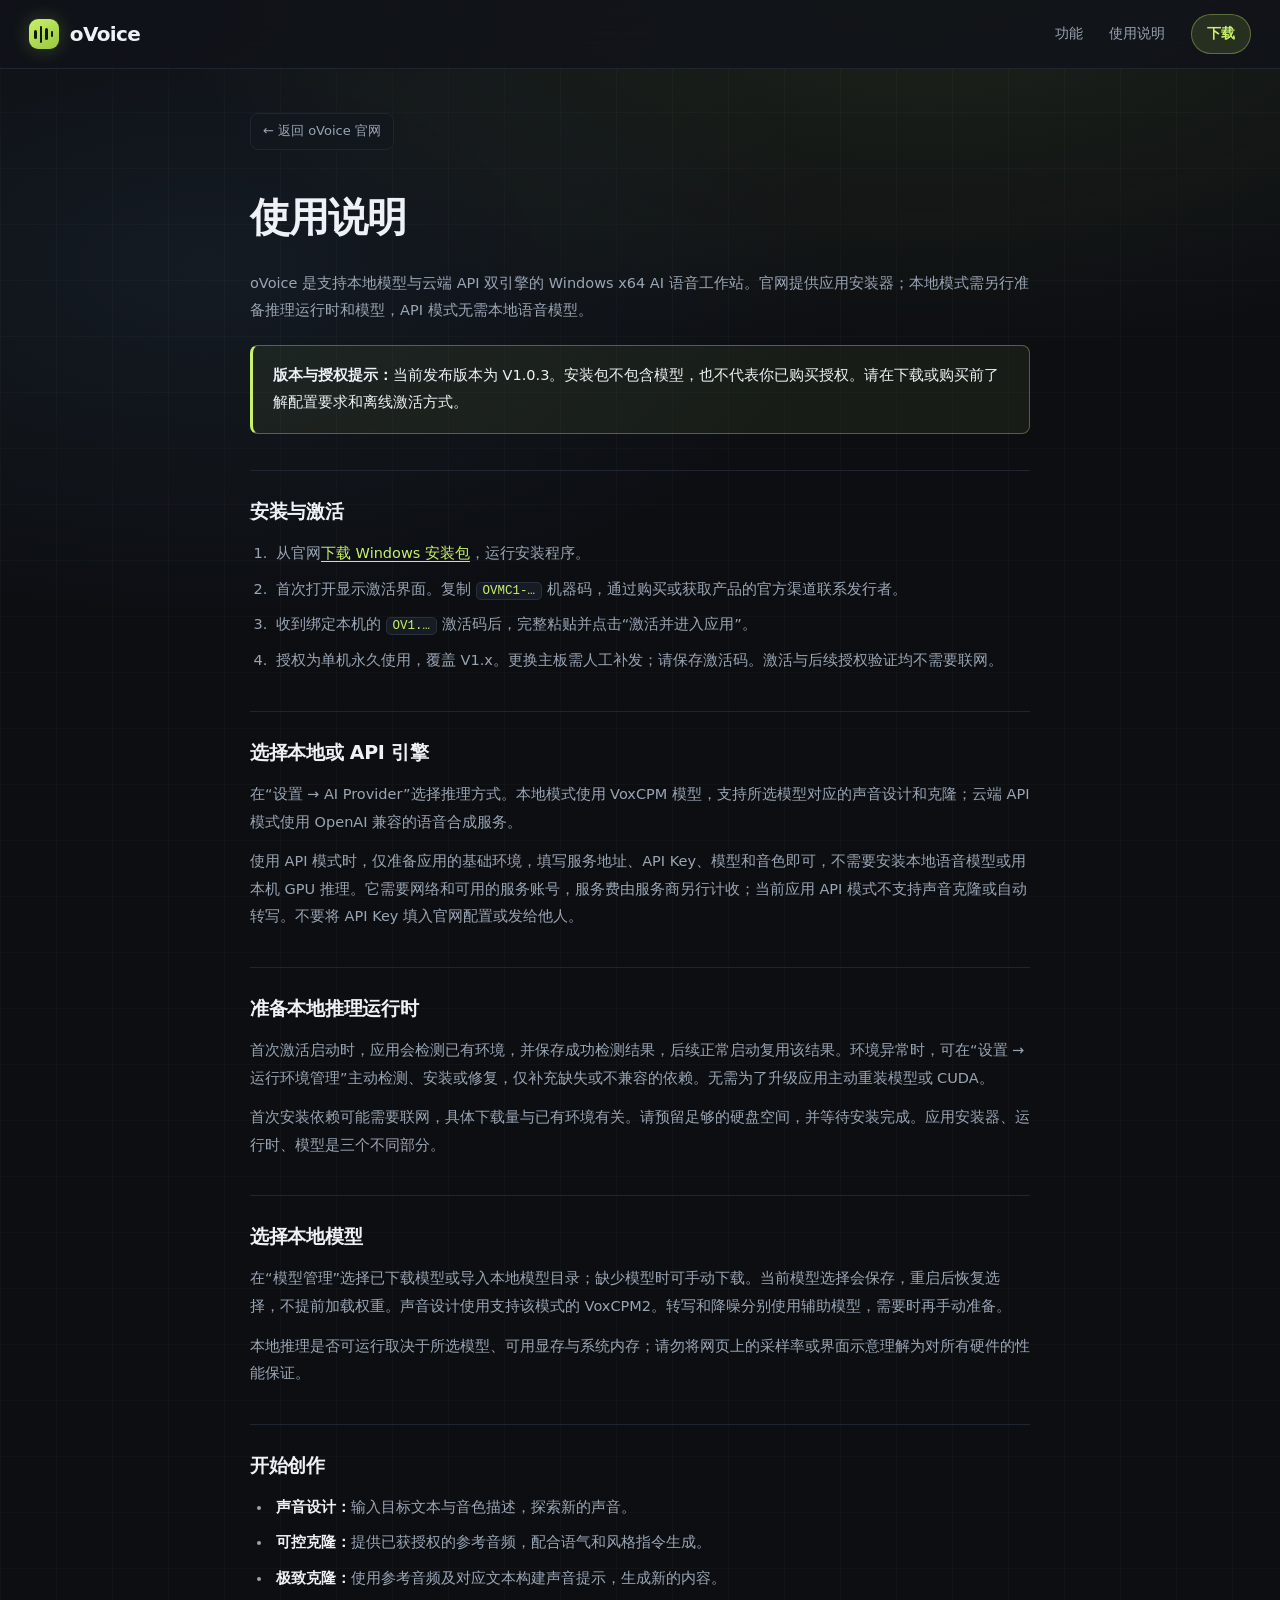
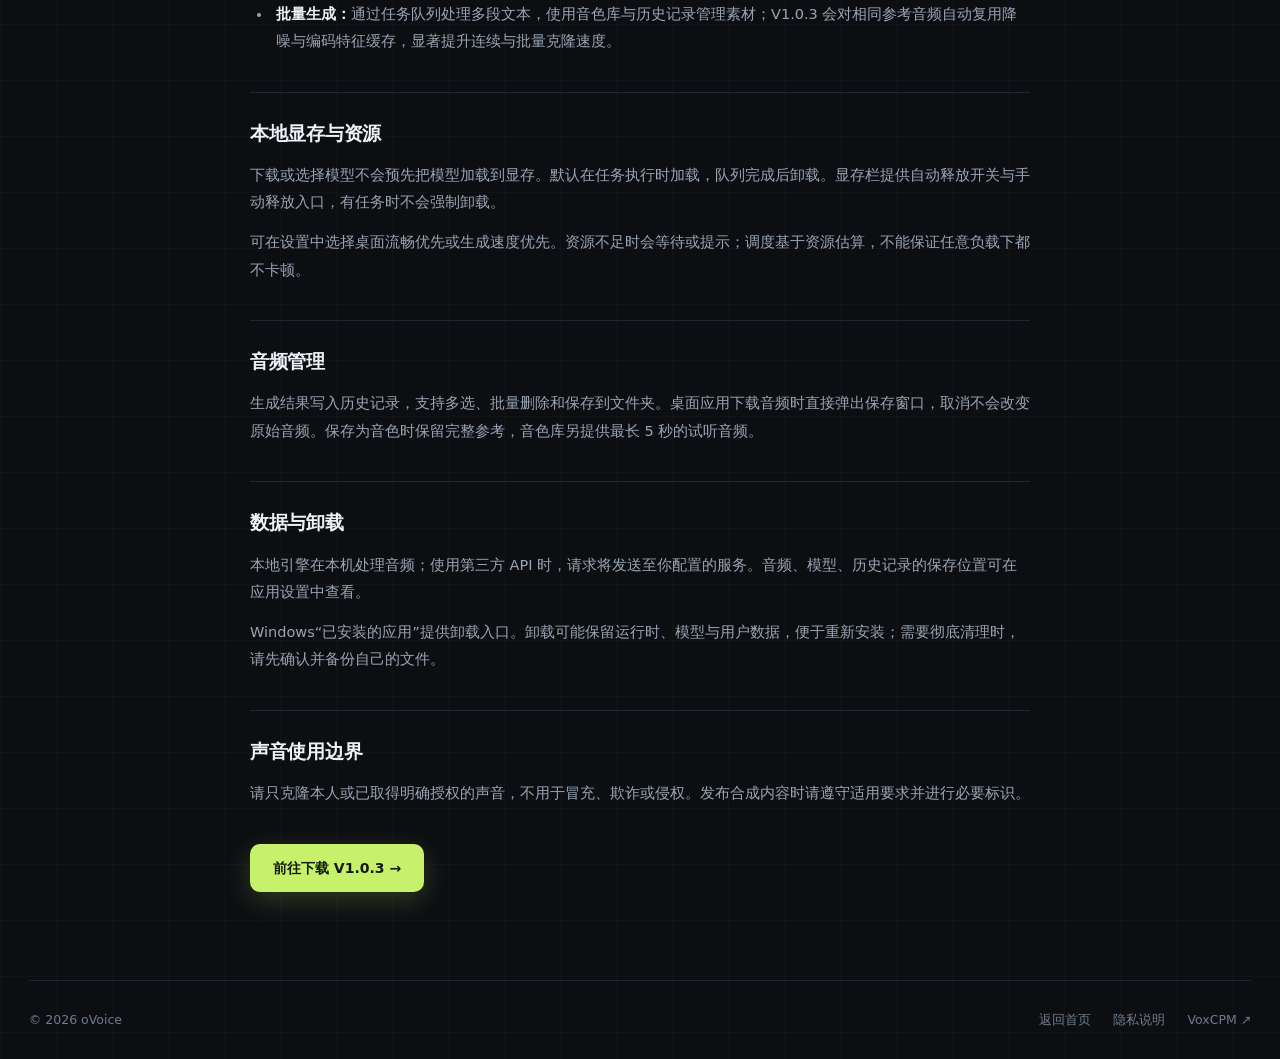
==== commit bd64954c: "Add files via upload" ====
--- a/guide.html
+++ b/guide.html
@@ -7,7 +7,7 @@
   <title>使用说明 — oVoice</title>
   <meta name="description" content="oVoice V1.0.3 安装、离线激活、运行时准备与模型使用说明。">
   <link rel="icon" href="assets/icon.png" type="image/png">
-  <link rel="stylesheet" href="assets/style.css?v=20261127b">
+  <link rel="stylesheet" href="assets/style.css?v=20261127c">
 </head>
 <body>
   <header class="header">
--- a/assets/style.css
+++ b/assets/style.css
@@ -44,11 +44,13 @@
   margin: 0;
   min-height: 100vh;
   background:
-    radial-gradient(1000px 520px at 50% -80px, rgba(200, 241, 107, 0.09), transparent 62%),
-    radial-gradient(760px 420px at 85% 18%, rgba(126, 182, 236, 0.06), transparent 65%),
+    radial-gradient(1200px 620px at 72% -40px, rgba(200, 241, 107, 0.10), transparent 64%),
+    radial-gradient(960px 540px at 16% 10%, rgba(126, 182, 236, 0.08), transparent 66%),
+    linear-gradient(rgba(255, 255, 255, 0.018) 1px, transparent 1px) 0 0 / 56px 56px,
+    linear-gradient(90deg, rgba(255, 255, 255, 0.018) 1px, transparent 1px) 0 0 / 56px 56px,
     var(--bg);
   color: var(--ink);
-  font: 15px/1.75 var(--font);
+  font: clamp(15px, 0.28vw + 13.5px, 17px)/1.75 var(--font);
   -webkit-font-smoothing: antialiased;
   overflow-x: hidden;
 }
@@ -93,7 +95,7 @@
 }
 
 .container {
-  width: min(1120px, calc(100% - 64px));
+  width: min(1840px, calc(100% - clamp(32px, 4.5vw, 120px)));
   margin-inline: auto;
 }
 
@@ -273,26 +275,30 @@
 
 /* ==================== Hero ==================== */
 .hero {
-  padding-top: 68px;
-  padding-bottom: 64px;
+  padding-top: clamp(44px, 4.6vw, 84px);
+  padding-bottom: clamp(48px, 4.8vw, 84px);
+  display: grid;
+  grid-template-columns: minmax(320px, 0.78fr) minmax(0, 1.42fr);
+  align-items: center;
+  gap: clamp(28px, 3.6vw, 68px);
 }
 
 .hero-copy {
-  text-align: center;
-  max-width: 740px;
-  margin: 0 auto 48px;
+  text-align: left;
+  max-width: 560px;
+  margin: 0;
 }
 
 .hero-badge {
   display: inline-flex;
   align-items: center;
   gap: 8px;
-  padding: 5px 14px;
+  padding: 6px 14px;
   margin-bottom: 22px;
   border-radius: 999px;
   background: rgba(23, 28, 36, 0.85);
   border: 1px solid var(--line);
-  font-size: 12px;
+  font-size: 12.5px;
   color: var(--ink-muted);
   font-family: var(--mono);
 }
@@ -307,8 +313,8 @@
 }
 
 .hero-copy h1 {
-  font-size: clamp(38px, 5.4vw, 62px);
-  line-height: 1.12;
+  font-size: clamp(40px, 4.4vw, 68px);
+  line-height: 1.1;
   letter-spacing: -2px;
   background: linear-gradient(180deg, #ffffff 35%, #b6c2d0 100%);
   -webkit-background-clip: text;
@@ -317,24 +323,24 @@
 }
 
 .hero-description {
-  margin-top: 18px;
-  font-size: clamp(15px, 1.8vw, 18px);
-  color: var(--ink-muted);
-  line-height: 1.7;
+  margin-top: 20px;
+  font-size: clamp(15.5px, 1.2vw, 19px);
+  color: var(--ink-muted);
+  line-height: 1.75;
 }
 
 .hero-actions {
-  margin-top: 28px;
-  display: flex;
-  align-items: center;
-  justify-content: center;
+  margin-top: 30px;
+  display: flex;
+  align-items: center;
+  justify-content: flex-start;
   flex-wrap: wrap;
   gap: 12px;
 }
 
 .hero-subnote {
-  margin-top: 16px;
-  font-size: 12.5px;
+  margin-top: 18px;
+  font-size: 13px;
   color: var(--ink-dim);
 }
 
@@ -434,11 +440,11 @@
 
 .studio-body {
   display: flex;
-  min-height: 360px;
+  min-height: clamp(350px, 26vw, 430px);
 }
 
 .mock-sidebar {
-  flex: 0 0 176px;
+  flex: 0 0 clamp(148px, 11vw, 188px);
   padding: 20px 12px 16px;
   display: flex;
   flex-direction: column;
@@ -566,7 +572,8 @@
   display: flex;
   align-items: center;
   justify-content: space-between;
-  gap: 8px;
+  flex-wrap: wrap;
+  gap: 6px 10px;
   margin-bottom: 12px;
 }
 
@@ -575,6 +582,7 @@
   font-weight: 600;
   color: var(--ink-muted);
   letter-spacing: 0.2px;
+  white-space: nowrap;
 }
 
 .mode-tag {
@@ -584,6 +592,7 @@
   background: var(--accent-soft);
   padding: 2px 8px;
   border-radius: 999px;
+  white-space: nowrap;
 }
 
 .mock-editor p {
@@ -622,6 +631,7 @@
   background: var(--panel);
   color: var(--ink-muted);
   font-size: 11px;
+  white-space: nowrap;
   transition: border-color 0.16s ease, color 0.16s ease, background-color 0.16s ease;
 }
 
@@ -847,12 +857,12 @@
 /* ==================== Bento Architecture & V1.0.3 Highlights ==================== */
 .bento-grid {
   display: grid;
-  grid-template-columns: repeat(2, minmax(0, 1fr));
-  gap: 18px;
+  grid-template-columns: repeat(4, minmax(0, 1fr));
+  gap: clamp(16px, 1.5vw, 22px);
 }
 
 .bento-card {
-  padding: 24px 26px;
+  padding: clamp(22px, 1.8vw, 28px);
   border-radius: var(--radius-md);
   background: var(--bg-elevated);
   border: 1px solid var(--line-soft);
@@ -1158,6 +1168,24 @@
 }
 
 /* ==================== Responsive ==================== */
+@media (max-width: 1260px) {
+  .hero {
+    grid-template-columns: 1fr;
+    gap: 40px;
+  }
+  .hero-copy {
+    text-align: center;
+    max-width: 740px;
+    margin: 0 auto;
+  }
+  .hero-actions {
+    justify-content: center;
+  }
+  .bento-grid {
+    grid-template-columns: repeat(2, minmax(0, 1fr));
+  }
+}
+
 @media (max-width: 960px) {
   .steps-grid {
     grid-template-columns: repeat(2, minmax(0, 1fr));
